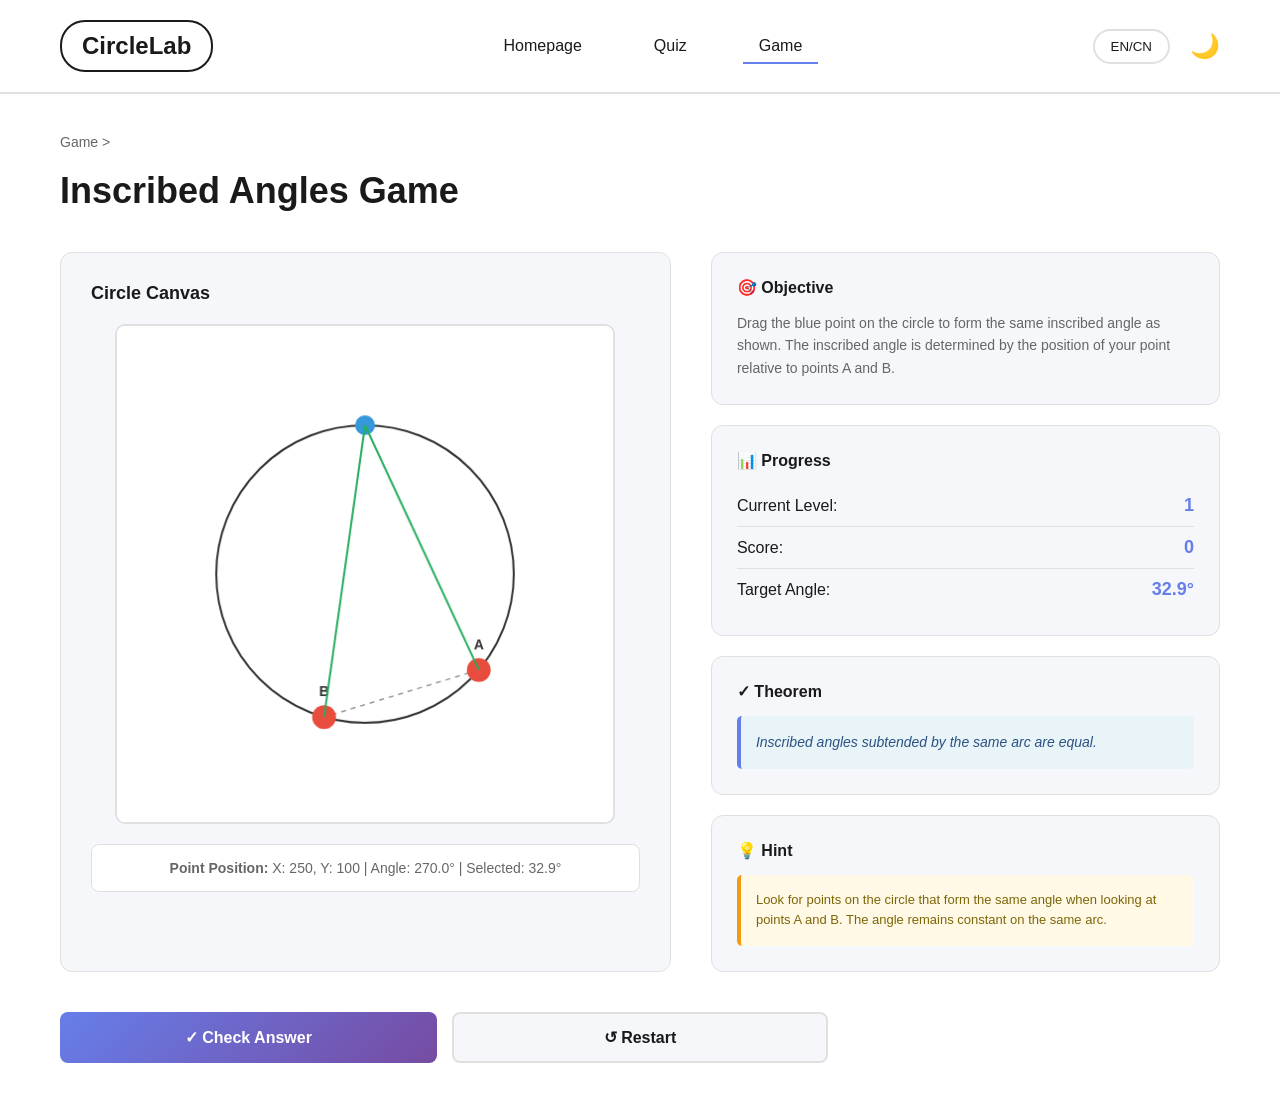
==== game.html @ 8b119cb0 "Add files via upload" ====
<!DOCTYPE html>
<html lang="en">
<head>
    <meta charset="UTF-8">
    <meta name="viewport" content="width=device-width, initial-scale=1.0">
    <title>CircleLab - Game</title>
    <style>
        * {
            margin: 0;
            padding: 0;
            box-sizing: border-box;
        }

        :root {
            --primary-color: #667eea;
            --secondary-color: #764ba2;
            --text-dark: #1a1a1a;
            --text-light: #666;
            --bg-light: #f5f7fa;
            --border-color: #e0e0e0;
            --success-color: #27ae60;
            --error-color: #e74c3c;
        }

        body {
            font-family: -apple-system, BlinkMacSystemFont, 'Segoe UI', 'Roboto', sans-serif;
            background: #ffffff;
            color: var(--text-dark);
            transition: background 0.3s ease, color 0.3s ease;
        }

        body.dark-mode {
            background: #1a1a1a;
            color: #e0e0e0;
        }

        /* Navigation Bar */
        nav.navbar {
            display: flex;
            justify-content: space-between;
            align-items: center;
            padding: 20px 60px;
            border-bottom: 2px solid var(--border-color);
            background: rgba(255, 255, 255, 0.98);
            position: sticky;
            top: 0;
            z-index: 100;
        }

        body.dark-mode nav.navbar {
            background: rgba(26, 26, 26, 0.98);
            border-bottom-color: #333;
        }

        .logo {
            font-size: 24px;
            font-weight: 600;
            padding: 10px 20px;
            border: 2px solid var(--text-dark);
            border-radius: 25px;
            color: var(--text-dark);
            text-decoration: none;
            transition: all 0.3s ease;
        }

        body.dark-mode .logo {
            border-color: #e0e0e0;
        }

        .logo:hover {
            background: var(--text-dark);
            color: white;
        }

        .nav-menu {
            display: flex;
            gap: 40px;
            list-style: none;
        }

        .nav-menu a {
            text-decoration: none;
            color: var(--text-dark);
            font-weight: 500;
            padding: 8px 16px;
            border-bottom: 2px solid transparent;
            transition: border-color 0.3s ease;
            cursor: pointer;
        }

        body.dark-mode .nav-menu a {
            color: #e0e0e0;
        }

        .nav-menu a:hover,
        .nav-menu a.active {
            border-bottom-color: var(--primary-color);
        }

        .nav-right {
            display: flex;
            align-items: center;
            gap: 20px;
        }

        .language-switcher {
            padding: 8px 16px;
            border: 2px solid var(--border-color);
            border-radius: 20px;
            background: transparent;
            color: var(--text-dark);
            cursor: pointer;
            font-weight: 500;
            transition: all 0.3s ease;
        }

        body.dark-mode .language-switcher {
            border-color: #333;
            color: #e0e0e0;
        }

        .dark-mode-toggle {
            background: none;
            border: none;
            font-size: 24px;
            cursor: pointer;
            transition: transform 0.3s ease;
        }

        .dark-mode-toggle:hover {
            transform: rotate(20deg);
        }

        /* Main Game Container */
        .game-page {
            max-width: 1400px;
            margin: 0 auto;
            padding: 40px 60px;
        }

        .breadcrumb {
            color: var(--text-light);
            margin-bottom: 20px;
            font-size: 14px;
        }

        .page-title {
            font-size: 36px;
            font-weight: 700;
            margin-bottom: 40px;
            color: var(--text-dark);
        }

        body.dark-mode .page-title {
            color: #ffffff;
        }

        /* Game Content Layout */
        .game-layout {
            display: grid;
            grid-template-columns: 1.2fr 1fr;
            gap: 40px;
            margin-bottom: 40px;
        }

        /* Canvas Section */
        .canvas-section {
            background: var(--bg-light);
            border-radius: 12px;
            padding: 30px;
            border: 1px solid var(--border-color);
        }

        body.dark-mode .canvas-section {
            background: #2a2a2a;
            border-color: #333;
        }

        .canvas-title {
            font-size: 18px;
            font-weight: 600;
            margin-bottom: 20px;
            color: var(--text-dark);
        }

        body.dark-mode .canvas-title {
            color: #ffffff;
        }

        #gameCanvas {
            width: 100%;
            max-width: 500px;
            height: 500px;
            background: white;
            border: 2px solid var(--border-color);
            border-radius: 10px;
            cursor: crosshair;
            display: block;
            margin: 0 auto;
        }

        body.dark-mode #gameCanvas {
            background: #1a1a1a;
            border-color: #444;
        }

        .position-display {
            margin-top: 20px;
            padding: 15px;
            background: white;
            border-radius: 8px;
            border: 1px solid var(--border-color);
            font-size: 14px;
            text-align: center;
            color: var(--text-light);
        }

        body.dark-mode .position-display {
            background: #1a1a1a;
            border-color: #444;
            color: #aaa;
        }

        /* Info Panel */
        .info-panel {
            display: flex;
            flex-direction: column;
            gap: 20px;
        }

        .info-card {
            background: var(--bg-light);
            border-radius: 12px;
            padding: 25px;
            border: 1px solid var(--border-color);
        }

        body.dark-mode .info-card {
            background: #2a2a2a;
            border-color: #333;
        }

        .card-title {
            font-size: 16px;
            font-weight: 600;
            margin-bottom: 15px;
            color: var(--text-dark);
        }

        body.dark-mode .card-title {
            color: #ffffff;
        }

        .card-content {
            font-size: 14px;
            line-height: 1.6;
            color: var(--text-light);
        }

        body.dark-mode .card-content {
            color: #aaa;
        }

        .stat-row {
            display: flex;
            justify-content: space-between;
            padding: 10px 0;
            border-bottom: 1px solid var(--border-color);
            align-items: center;
        }

        body.dark-mode .stat-row {
            border-bottom-color: #444;
        }

        .stat-row:last-child {
            border-bottom: none;
        }

        .stat-label {
            font-weight: 500;
        }

        .stat-value {
            font-weight: 700;
            color: var(--primary-color);
            font-size: 18px;
        }

        .theorem-text {
            background: #e8f4f8;
            border-left: 4px solid var(--primary-color);
            padding: 15px;
            border-radius: 5px;
            font-style: italic;
            color: #2c5282;
            font-size: 14px;
            line-height: 1.6;
        }

        body.dark-mode .theorem-text {
            background: #1e3a47;
            color: #6ba3cb;
        }

        .hint-text {
            background: #fff9e6;
            border-left: 4px solid #f39c12;
            padding: 15px;
            border-radius: 5px;
            font-size: 13px;
            line-height: 1.6;
            color: #7d6608;
        }

        body.dark-mode .hint-text {
            background: #3d3218;
            color: #d4a856;
        }

        .feedback-box {
            padding: 20px;
            border-radius: 8px;
            font-weight: 600;
            text-align: center;
            min-height: 50px;
            display: flex;
            align-items: center;
            justify-content: center;
            font-size: 16px;
            display: none;
        }

        .feedback-box.show {
            display: flex;
        }

        .feedback-box.correct {
            background: #d4edda;
            color: var(--success-color);
            border: 1px solid #c3e6cb;
        }

        .feedback-box.wrong {
            background: #f8d7da;
            color: var(--error-color);
            border: 1px solid #f5c6cb;
        }

        body.dark-mode .feedback-box.correct {
            background: #1e3a1a;
            color: #5cb85c;
            border-color: #3d6030;
        }

        body.dark-mode .feedback-box.wrong {
            background: #3a1f1f;
            color: #ff6b6b;
            border-color: #5d3333;
        }

        /* Control Buttons */
        .button-group {
            display: grid;
            grid-template-columns: 1fr 1fr 1fr;
            gap: 15px;
            margin-top: 40px;
        }

        .btn {
            padding: 14px 28px;
            border: none;
            border-radius: 8px;
            font-size: 16px;
            font-weight: 600;
            cursor: pointer;
            transition: all 0.3s ease;
            text-decoration: none;
        }

        .btn-primary {
            background: linear-gradient(135deg, var(--primary-color) 0%, var(--secondary-color) 100%);
            color: white;
        }

        .btn-primary:hover {
            transform: translateY(-2px);
            box-shadow: 0 10px 20px rgba(102, 126, 234, 0.3);
        }

        .btn-secondary {
            background: var(--bg-light);
            color: var(--text-dark);
            border: 2px solid var(--border-color);
        }

        body.dark-mode .btn-secondary {
            background: #2a2a2a;
            color: #e0e0e0;
            border-color: #444;
        }

        .btn-secondary:hover {
            border-color: var(--primary-color);
            background: var(--primary-color);
            color: white;
        }

        .btn:active {
            transform: scale(0.98);
        }

        .btn:disabled {
            opacity: 0.5;
            cursor: not-allowed;
            transform: none;
        }

        /* Responsive */
        @media (max-width: 1024px) {
            .game-layout {
                grid-template-columns: 1fr;
                gap: 30px;
            }

            .game-page {
                padding: 30px 40px;
            }

            .button-group {
                grid-template-columns: 1fr 1fr;
            }
        }

        @media (max-width: 768px) {
            nav.navbar {
                padding: 15px 20px;
                flex-wrap: wrap;
                gap: 15px;
            }

            .nav-menu {
                gap: 20px;
                font-size: 14px;
            }

            .game-page {
                padding: 20px 15px;
            }

            .page-title {
                font-size: 24px;
                margin-bottom: 30px;
            }

            .canvas-section,
            .info-card {
                padding: 20px;
            }

            #gameCanvas {
                max-width: 100%;
                height: 400px;
            }

            .button-group {
                grid-template-columns: 1fr;
            }
        }

        @media (max-width: 480px) {
            nav.navbar {
                padding: 10px 15px;
            }

            .logo {
                font-size: 18px;
                padding: 8px 12px;
            }

            .nav-menu {
                gap: 15px;
                font-size: 12px;
            }

            .page-title {
                font-size: 20px;
            }

            .canvas-section,
            .info-card {
                padding: 15px;
            }

            #gameCanvas {
                height: 300px;
            }
        }
    </style>
</head>
<body>
    <!-- Navigation -->
    <nav class="navbar">
        <a href="#" class="logo">CircleLab</a>
        <ul class="nav-menu">
            <li><a href="#" class="nav-link" data-page="homepage">Homepage</a></li>
            <li><a href="#" class="nav-link" data-page="quiz">Quiz</a></li>
            <li><a href="#" class="nav-link active" data-page="game">Game</a></li>
        </ul>
        <div class="nav-right">
            <button class="language-switcher" id="languageBtn">EN/CN</button>
            <button class="dark-mode-toggle" id="darkModeBtn">🌙</button>
        </div>
    </nav>

    <!-- Main Game Content -->
    <div class="game-page">
        <div class="breadcrumb">Game ></div>
        <h1 class="page-title">Inscribed Angles Game</h1>

        <div class="game-layout">
            <!-- Left: Canvas Section -->
            <div class="canvas-section">
                <h3 class="canvas-title">Circle Canvas</h3>
                <canvas id="gameCanvas" width="500" height="500"></canvas>
                <div class="position-display">
                    <strong>Point Position:</strong> <span id="positionInfo">X: 0, Y: 0 | Angle: 0°</span>
                </div>
            </div>

            <!-- Right: Info Panel -->
            <div class="info-panel">
                <!-- Objective Card -->
                <div class="info-card">
                    <h4 class="card-title">🎯 Objective</h4>
                    <div class="card-content">
                        <p>Drag the blue point on the circle to form the same inscribed angle as shown. The inscribed angle is determined by the position of your point relative to points A and B.</p>
                    </div>
                </div>

                <!-- Score & Level Card -->
                <div class="info-card">
                    <h4 class="card-title">📊 Progress</h4>
                    <div class="stat-row">
                        <span class="stat-label">Current Level:</span>
                        <span class="stat-value" id="levelDisplay">1</span>
                    </div>
                    <div class="stat-row">
                        <span class="stat-label">Score:</span>
                        <span class="stat-value" id="scoreDisplay">0</span>
                    </div>
                    <div class="stat-row">
                        <span class="stat-label">Target Angle:</span>
                        <span class="stat-value" id="angleDisplay">—</span>
                    </div>
                </div>

                <!-- Theorem Card -->
                <div class="info-card">
                    <h4 class="card-title">✓ Theorem</h4>
                    <div class="theorem-text" id="theoremText">
                        Inscribed angles subtended by the same arc are equal.
                    </div>
                </div>

                <!-- Hint Card -->
                <div class="info-card">
                    <h4 class="card-title">💡 Hint</h4>
                    <div class="hint-text" id="hintText">
                        Look for points on the circle that form the same angle when looking at points A and B. The angle remains constant on the same arc.
                    </div>
                </div>

                <!-- Feedback Box -->
                <div class="feedback-box" id="feedbackBox"></div>
            </div>
        </div>

        <!-- Control Buttons -->
        <div class="button-group">
            <button class="btn btn-primary" id="checkBtn" onclick="checkAnswer()">✓ Check Answer</button>
            <button class="btn btn-secondary" id="nextBtn" onclick="nextLevel()" style="display: none;">→ Next Level</button>
            <button class="btn btn-secondary" id="restartBtn" onclick="restartGame()">↺ Restart</button>
        </div>
    </div>

    <script>
        // Game State
        const gameState = {
            currentLevel: 1,
            score: 0,
            canvas: document.getElementById('gameCanvas'),
            ctx: null,
            draggingPoint: false,
            pointX: 0,
            pointY: 0,
            centerX: 0,
            centerY: 0,
            radius: 150,
            pointA: null,
            pointB: null,
            targetAngle: null,
            selectedAngle: null,
            tolerance: 5,
            currentLanguage: localStorage.getItem('language') || 'EN'
        };

        // Initialize Canvas
        function initCanvas() {
            gameState.ctx = gameState.canvas.getContext('2d');
            gameState.centerX = gameState.canvas.width / 2;
            gameState.centerY = gameState.canvas.height / 2;
            
            // Initial point position (top of circle)
            gameState.pointX = gameState.centerX;
            gameState.pointY = gameState.centerY - gameState.radius;
            
            generateNewLevel();
            setupCanvasEvents();
            draw();
        }

        // Generate New Level
        function generateNewLevel() {
            const angleA = Math.random() * Math.PI * 2;
            const angleB = angleA + (Math.PI / 3 + Math.random() * Math.PI / 6);

            gameState.pointA = {
                x: gameState.centerX + gameState.radius * Math.cos(angleA),
                y: gameState.centerY + gameState.radius * Math.sin(angleA),
                angle: angleA
            };

            gameState.pointB = {
                x: gameState.centerX + gameState.radius * Math.cos(angleB),
                y: gameState.centerY + gameState.radius * Math.sin(angleB),
                angle: angleB
            };

            // Calculate target inscribed angle
            gameState.targetAngle = calculateInscribedAngle(
                getThetaFromPoint(gameState.pointX, gameState.pointY),
                gameState.pointA,
                gameState.pointB
            );

            document.getElementById('angleDisplay').textContent = 
                (gameState.targetAngle * 180 / Math.PI).toFixed(1) + '°';

            hideFeedback();
            document.getElementById('nextBtn').style.display = 'none';
            document.getElementById('checkBtn').style.display = 'block';
        }

        // Get angle theta from canvas point
        function getThetaFromPoint(x, y) {
            return Math.atan2(y - gameState.centerY, x - gameState.centerX);
        }

        // Calculate inscribed angle
        function calculateInscribedAngle(theta, pointA, pointB) {
            const px = gameState.centerX + gameState.radius * Math.cos(theta);
            const py = gameState.centerY + gameState.radius * Math.sin(theta);

            const vax = pointA.x - px;
            const vay = pointA.y - py;
            const vbx = pointB.x - px;
            const vby = pointB.y - py;

            const dotProduct = vax * vbx + vay * vby;
            const magA = Math.sqrt(vax * vax + vay * vay);
            const magB = Math.sqrt(vbx * vbx + vby * vby);

            if (magA === 0 || magB === 0) return 0;

            const cosAngle = dotProduct / (magA * magB);
            const clampedCos = Math.max(-1, Math.min(1, cosAngle));
            return Math.acos(clampedCos);
        }

        // Draw Canvas
        function draw() {
            const ctx = gameState.ctx;
            const { centerX, centerY, radius, pointX, pointY, pointA, pointB } = gameState;

            // Clear canvas
            ctx.fillStyle = '#ffffff';
            ctx.fillRect(0, 0, gameState.canvas.width, gameState.canvas.height);

            // Draw circle
            ctx.strokeStyle = '#333';
            ctx.lineWidth = 2;
            ctx.beginPath();
            ctx.arc(centerX, centerY, radius, 0, Math.PI * 2);
            ctx.stroke();

            // Draw diameter line AB
            ctx.strokeStyle = '#999';
            ctx.lineWidth = 1.5;
            ctx.setLineDash([5, 5]);
            ctx.beginPath();
            ctx.moveTo(pointA.x, pointA.y);
            ctx.lineTo(pointB.x, pointB.y);
            ctx.stroke();
            ctx.setLineDash([]);

            // Draw points A and B
            drawPoint(pointA.x, pointA.y, '#e74c3c', 'A', 12);
            drawPoint(pointB.x, pointB.y, '#e74c3c', 'B', 12);

            // Draw draggable point
            drawPoint(pointX, pointY, '#3498db', '', 10);

            // Draw angle visualization
            if (Math.hypot(pointX - centerX, pointY - centerY) > radius - 10) {
                ctx.strokeStyle = '#27ae60';
                ctx.lineWidth = 2;
                ctx.beginPath();
                ctx.moveTo(pointX, pointY);
                ctx.lineTo(pointA.x, pointA.y);
                ctx.stroke();

                ctx.beginPath();
                ctx.moveTo(pointX, pointY);
                ctx.lineTo(pointB.x, pointB.y);
                ctx.stroke();
            }

            // Update position display
            const theta = getThetaFromPoint(pointX, pointY);
            const angle = (theta * 180 / Math.PI + 360) % 360;
            gameState.selectedAngle = calculateInscribedAngle(theta, pointA, pointB);
            document.getElementById('positionInfo').textContent = 
                `X: ${pointX.toFixed(0)}, Y: ${pointY.toFixed(0)} | Angle: ${angle.toFixed(1)}° | Selected: ${(gameState.selectedAngle * 180 / Math.PI).toFixed(1)}°`;
        }

        // Draw a point with label
        function drawPoint(x, y, color, label, radius) {
            const ctx = gameState.ctx;
            ctx.fillStyle = color;
            ctx.beginPath();
            ctx.arc(x, y, radius, 0, Math.PI * 2);
            ctx.fill();

            if (label) {
                ctx.fillStyle = '#333';
                ctx.font = 'bold 14px Arial';
                ctx.textAlign = 'center';
                ctx.textBaseline = 'middle';
                ctx.fillText(label, x, y - 25);
            }
        }

        // Canvas Events
        function setupCanvasEvents() {
            gameState.canvas.addEventListener('mousedown', handleMouseDown);
            gameState.canvas.addEventListener('mousemove', handleMouseMove);
            gameState.canvas.addEventListener('mouseup', handleMouseUp);
            gameState.canvas.addEventListener('mouseleave', handleMouseUp);

            // Touch events
            gameState.canvas.addEventListener('touchstart', handleTouchStart);
            gameState.canvas.addEventListener('touchmove', handleTouchMove);
            gameState.canvas.addEventListener('touchend', handleTouchEnd);
        }

        function handleMouseDown(e) {
            const rect = gameState.canvas.getBoundingClientRect();
            const x = e.clientX - rect.left;
            const y = e.clientY - rect.top;
            justifyDragStart(x, y);
        }

        function handleMouseMove(e) {
            if (!gameState.draggingPoint) return;
            const rect = gameState.canvas.getBoundingClientRect();
            const x = e.clientX - rect.left;
            const y = e.clientY - rect.top;
            constrainPointToCircle(x, y);
            draw();
        }

        function handleMouseUp() {
            gameState.draggingPoint = false;
        }

        function handleTouchStart(e) {
            const rect = gameState.canvas.getBoundingClientRect();
            const touch = e.touches[0];
            const x = touch.clientX - rect.left;
            const y = touch.clientY - rect.top;
            justifyDragStart(x, y);
        }

        function handleTouchMove(e) {
            if (!gameState.draggingPoint) return;
            e.preventDefault();
            const rect = gameState.canvas.getBoundingClientRect();
            const touch = e.touches[0];
            const x = touch.clientX - rect.left;
            const y = touch.clientY - rect.top;
            constrainPointToCircle(x, y);
            draw();
        }

        function handleTouchEnd() {
            gameState.draggingPoint = false;
        }

        function justifyDragStart(x, y) {
            const dist = Math.hypot(x - gameState.pointX, y - gameState.pointY);
            if (dist < 25) {
                gameState.draggingPoint = true;
            }
        }

        function constrainPointToCircle(x, y) {
            const dx = x - gameState.centerX;
            const dy = y - gameState.centerY;
            const dist = Math.hypot(dx, dy);

            if (dist > gameState.radius) {
                gameState.pointX = gameState.centerX + (dx / dist) * gameState.radius;
                gameState.pointY = gameState.centerY + (dy / dist) * gameState.radius;
            } else {
                gameState.pointX = x;
                gameState.pointY = y;
            }
        }

        // Check Answer
        function checkAnswer() {
            const angleDiff = Math.abs(gameState.selectedAngle - gameState.targetAngle);
            const isCorrect = angleDiff < gameState.tolerance * Math.PI / 180;

            const feedback = document.getElementById('feedbackBox');
            if (isCorrect) {
                gameState.score++;
                feedback.textContent = '✓ Correct! Great job!';
                feedback.className = 'feedback-box show correct';
                document.getElementById('checkBtn').style.display = 'none';
                document.getElementById('nextBtn').style.display = 'block';
                document.getElementById('scoreDisplay').textContent = gameState.score;
            } else {
                feedback.textContent = `✗ Not quite. Try again! (Difference: ${(angleDiff * 180 / Math.PI).toFixed(1)}°)`;
                feedback.className = 'feedback-box show wrong';
            }
        }

        // Next Level
        function nextLevel() {
            gameState.currentLevel++;
            document.getElementById('levelDisplay').textContent = gameState.currentLevel;
            generateNewLevel();
            draw();
        }

        // Restart Game
        function restartGame() {
            gameState.currentLevel = 1;
            gameState.score = 0;
            document.getElementById('levelDisplay').textContent = '1';
            document.getElementById('scoreDisplay').textContent = '0';
            generateNewLevel();
            draw();
        }

        // Feedback
        function hideFeedback() {
            const feedback = document.getElementById('feedbackBox');
            feedback.className = 'feedback-box';
            feedback.textContent = '';
        }

        // Dark Mode
        const darkModeBtn = document.getElementById('darkModeBtn');
        const isDarkMode = localStorage.getItem('darkMode') === 'true';
        if (isDarkMode) {
            document.body.classList.add('dark-mode');
            darkModeBtn.textContent = '☀️';
        }

        darkModeBtn.addEventListener('click', () => {
            document.body.classList.toggle('dark-mode');
            const newMode = document.body.classList.contains('dark-mode');
            localStorage.setItem('darkMode', newMode);
            darkModeBtn.textContent = newMode ? '☀️' : '🌙';
        });

        // Language
        const languageBtn = document.getElementById('languageBtn');
        const translations = {
            EN: {
                objective: '🎯 Objective',
                objectiveText: 'Drag the blue point on the circle to form the same inscribed angle as shown. The inscribed angle is determined by the position of your point relative to points A and B.',
                progress: '📊 Progress',
                level: 'Current Level:',
                score: 'Score:',
                target: 'Target Angle:',
                theorem: '✓ Theorem',
                theoremText: 'Inscribed angles subtended by the same arc are equal.',
                hint: '💡 Hint',
                hintText: 'Look for points on the circle that form the same angle when looking at points A and B. The angle remains constant on the same arc.',
                check: '✓ Check Answer',
                next: '→ Next Level',
                restart: '↺ Restart',
                canvasTitle: 'Circle Canvas',
                positionLabel: 'Point Position:'
            },
            CN: {
                objective: '🎯 目标',
                objectiveText: '拖动圆上的蓝点以形成相同的圆周角。圆周角由您的点相对于点A和B的位置决定。',
                progress: '📊 进度',
                level: '当前级别:',
                score: '得分:',
                target: '目标角度:',
                theorem: '✓ 定理',
                theoremText: '由同一弧所对的圆周角相等。',
                hint: '💡 提示',
                hintText: '在圆上找到形成相同角度（观察点A和B）的点。角度在同一弧上保持不变。',
                check: '✓ 检查答案',
                next: '→ 下一关',
                restart: '↺ 重新开始',
                canvasTitle: '圆形画布',
                positionLabel: '点的位置:'
            }
        };

        languageBtn.addEventListener('click', () => {
            gameState.currentLanguage = gameState.currentLanguage === 'EN' ? 'CN' : 'EN';
            localStorage.setItem('language', gameState.currentLanguage);
            languageBtn.textContent = gameState.currentLanguage === 'EN' ? 'EN/CN' : 'EN/CN';
            updateLanguageDisplay();
        });

        function updateLanguageDisplay() {
            const lang = translations[gameState.currentLanguage];
            document.querySelectorAll('.card-title')[0].textContent = lang.objective;
            document.querySelectorAll('.card-content')[0].textContent = lang.objectiveText;
            document.querySelectorAll('.card-title')[1].textContent = lang.progress;
            document.querySelectorAll('.stat-label')[0].textContent = lang.level;
            document.querySelectorAll('.stat-label')[1].textContent = lang.score;
            document.querySelectorAll('.stat-label')[2].textContent = lang.target;
            document.querySelectorAll('.card-title')[2].textContent = lang.theorem;
            document.getElementById('theoremText').textContent = lang.theoremText;
            document.querySelectorAll('.card-title')[3].textContent = lang.hint;
            document.getElementById('hintText').textContent = lang.hintText;
            document.getElementById('checkBtn').textContent = lang.check;
            document.getElementById('nextBtn').textContent = lang.next;
            document.getElementById('restartBtn').textContent = lang.restart;
            document.querySelector('.canvas-title').textContent = lang.canvasTitle;
        }

        // Initialize
        window.addEventListener('load', () => {
            initCanvas();
        });
    </script>
</body>
</html>
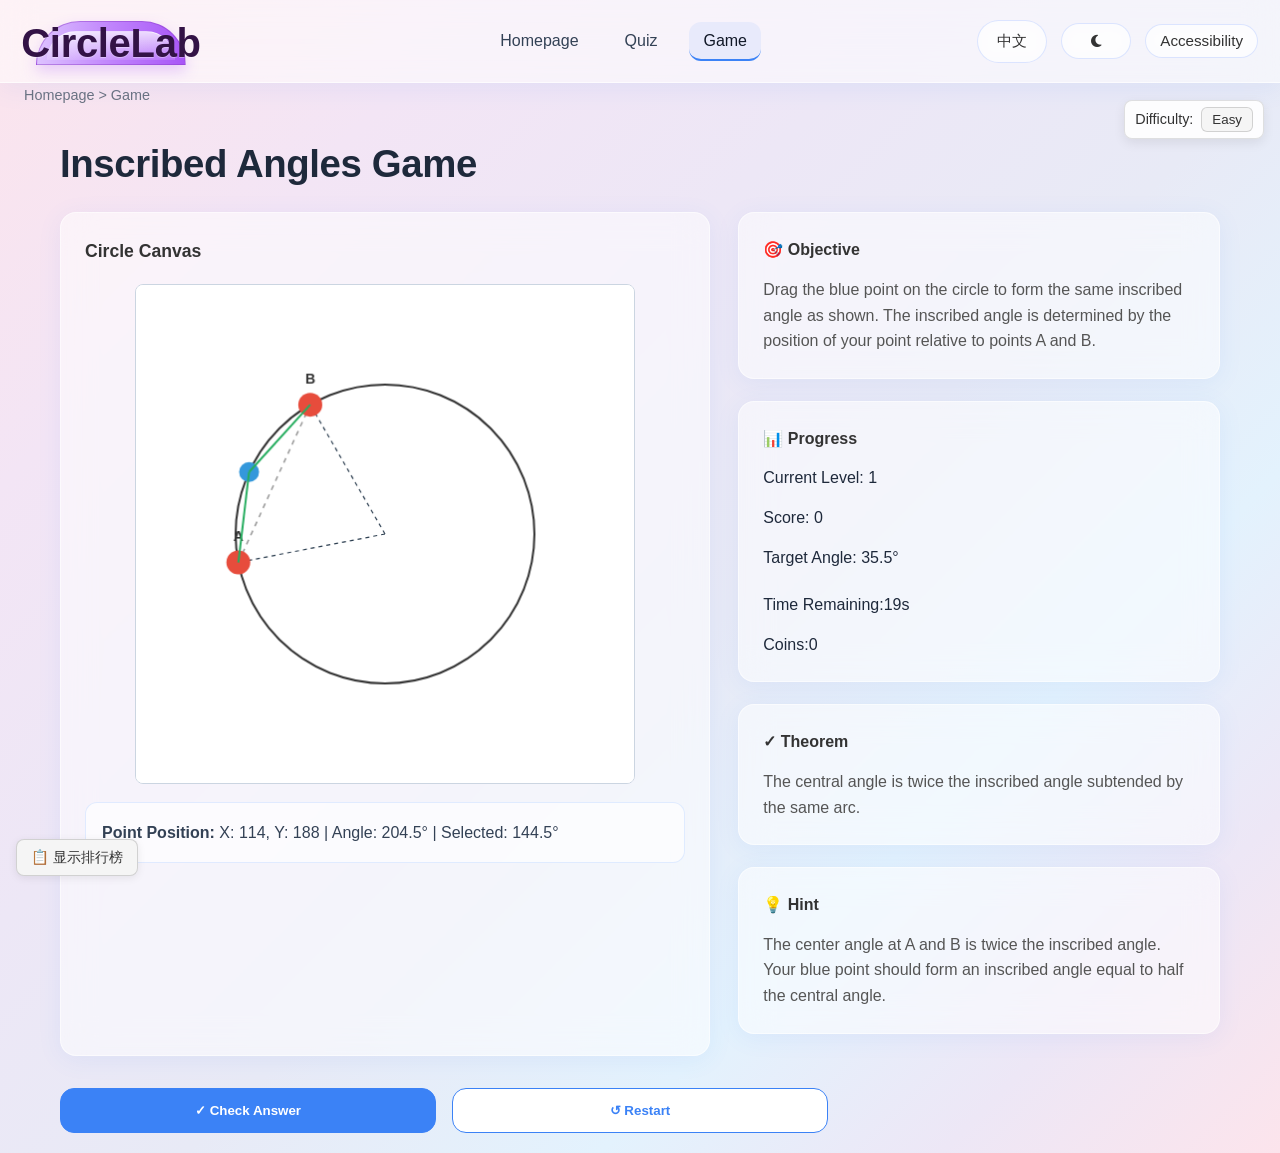
==== commit e9452b34: "Add files via upload Added a coin reward system, unlockable rewards (future skins), and a persistent" ====
--- a/game.html
+++ b/game.html
@@ -1,526 +1,50 @@
-<!DOCTYPE html>
+﻿<!DOCTYPE html>
 <html lang="en">
 <head>
     <meta charset="UTF-8">
     <meta name="viewport" content="width=device-width, initial-scale=1.0">
     <title>CircleLab - Game</title>
-    <style>
-        * {
-            margin: 0;
-            padding: 0;
-            box-sizing: border-box;
-        }
-
-        :root {
-            --primary-color: #667eea;
-            --secondary-color: #764ba2;
-            --text-dark: #1a1a1a;
-            --text-light: #666;
-            --bg-light: #f5f7fa;
-            --border-color: #e0e0e0;
-            --success-color: #27ae60;
-            --error-color: #e74c3c;
-        }
-
-        body {
-            font-family: -apple-system, BlinkMacSystemFont, 'Segoe UI', 'Roboto', sans-serif;
-            background: #ffffff;
-            color: var(--text-dark);
-            transition: background 0.3s ease, color 0.3s ease;
-        }
-
-        body.dark-mode {
-            background: #1a1a1a;
-            color: #e0e0e0;
-        }
-
-        /* Navigation Bar */
-        nav.navbar {
-            display: flex;
-            justify-content: space-between;
-            align-items: center;
-            padding: 20px 60px;
-            border-bottom: 2px solid var(--border-color);
-            background: rgba(255, 255, 255, 0.98);
-            position: sticky;
-            top: 0;
-            z-index: 100;
-        }
-
-        body.dark-mode nav.navbar {
-            background: rgba(26, 26, 26, 0.98);
-            border-bottom-color: #333;
-        }
-
-        .logo {
-            font-size: 24px;
-            font-weight: 600;
-            padding: 10px 20px;
-            border: 2px solid var(--text-dark);
-            border-radius: 25px;
-            color: var(--text-dark);
-            text-decoration: none;
-            transition: all 0.3s ease;
-        }
-
-        body.dark-mode .logo {
-            border-color: #e0e0e0;
-        }
-
-        .logo:hover {
-            background: var(--text-dark);
-            color: white;
-        }
-
-        .nav-menu {
-            display: flex;
-            gap: 40px;
-            list-style: none;
-        }
-
-        .nav-menu a {
-            text-decoration: none;
-            color: var(--text-dark);
-            font-weight: 500;
-            padding: 8px 16px;
-            border-bottom: 2px solid transparent;
-            transition: border-color 0.3s ease;
-            cursor: pointer;
-        }
-
-        body.dark-mode .nav-menu a {
-            color: #e0e0e0;
-        }
-
-        .nav-menu a:hover,
-        .nav-menu a.active {
-            border-bottom-color: var(--primary-color);
-        }
-
-        .nav-right {
-            display: flex;
-            align-items: center;
-            gap: 20px;
-        }
-
-        .language-switcher {
-            padding: 8px 16px;
-            border: 2px solid var(--border-color);
-            border-radius: 20px;
-            background: transparent;
-            color: var(--text-dark);
-            cursor: pointer;
-            font-weight: 500;
-            transition: all 0.3s ease;
-        }
-
-        body.dark-mode .language-switcher {
-            border-color: #333;
-            color: #e0e0e0;
-        }
-
-        .dark-mode-toggle {
-            background: none;
-            border: none;
-            font-size: 24px;
-            cursor: pointer;
-            transition: transform 0.3s ease;
-        }
-
-        .dark-mode-toggle:hover {
-            transform: rotate(20deg);
-        }
-
-        /* Main Game Container */
-        .game-page {
-            max-width: 1400px;
-            margin: 0 auto;
-            padding: 40px 60px;
-        }
-
-        .breadcrumb {
-            color: var(--text-light);
-            margin-bottom: 20px;
-            font-size: 14px;
-        }
-
-        .page-title {
-            font-size: 36px;
-            font-weight: 700;
-            margin-bottom: 40px;
-            color: var(--text-dark);
-        }
-
-        body.dark-mode .page-title {
-            color: #ffffff;
-        }
-
-        /* Game Content Layout */
-        .game-layout {
-            display: grid;
-            grid-template-columns: 1.2fr 1fr;
-            gap: 40px;
-            margin-bottom: 40px;
-        }
-
-        /* Canvas Section */
-        .canvas-section {
-            background: var(--bg-light);
-            border-radius: 12px;
-            padding: 30px;
-            border: 1px solid var(--border-color);
-        }
-
-        body.dark-mode .canvas-section {
-            background: #2a2a2a;
-            border-color: #333;
-        }
-
-        .canvas-title {
-            font-size: 18px;
-            font-weight: 600;
-            margin-bottom: 20px;
-            color: var(--text-dark);
-        }
-
-        body.dark-mode .canvas-title {
-            color: #ffffff;
-        }
-
-        #gameCanvas {
-            width: 100%;
-            max-width: 500px;
-            height: 500px;
-            background: white;
-            border: 2px solid var(--border-color);
-            border-radius: 10px;
-            cursor: crosshair;
-            display: block;
-            margin: 0 auto;
-        }
-
-        body.dark-mode #gameCanvas {
-            background: #1a1a1a;
-            border-color: #444;
-        }
-
-        .position-display {
-            margin-top: 20px;
-            padding: 15px;
-            background: white;
-            border-radius: 8px;
-            border: 1px solid var(--border-color);
-            font-size: 14px;
-            text-align: center;
-            color: var(--text-light);
-        }
-
-        body.dark-mode .position-display {
-            background: #1a1a1a;
-            border-color: #444;
-            color: #aaa;
-        }
-
-        /* Info Panel */
-        .info-panel {
-            display: flex;
-            flex-direction: column;
-            gap: 20px;
-        }
-
-        .info-card {
-            background: var(--bg-light);
-            border-radius: 12px;
-            padding: 25px;
-            border: 1px solid var(--border-color);
-        }
-
-        body.dark-mode .info-card {
-            background: #2a2a2a;
-            border-color: #333;
-        }
-
-        .card-title {
-            font-size: 16px;
-            font-weight: 600;
-            margin-bottom: 15px;
-            color: var(--text-dark);
-        }
-
-        body.dark-mode .card-title {
-            color: #ffffff;
-        }
-
-        .card-content {
-            font-size: 14px;
-            line-height: 1.6;
-            color: var(--text-light);
-        }
-
-        body.dark-mode .card-content {
-            color: #aaa;
-        }
-
-        .stat-row {
-            display: flex;
-            justify-content: space-between;
-            padding: 10px 0;
-            border-bottom: 1px solid var(--border-color);
-            align-items: center;
-        }
-
-        body.dark-mode .stat-row {
-            border-bottom-color: #444;
-        }
-
-        .stat-row:last-child {
-            border-bottom: none;
-        }
-
-        .stat-label {
-            font-weight: 500;
-        }
-
-        .stat-value {
-            font-weight: 700;
-            color: var(--primary-color);
-            font-size: 18px;
-        }
-
-        .theorem-text {
-            background: #e8f4f8;
-            border-left: 4px solid var(--primary-color);
-            padding: 15px;
-            border-radius: 5px;
-            font-style: italic;
-            color: #2c5282;
-            font-size: 14px;
-            line-height: 1.6;
-        }
-
-        body.dark-mode .theorem-text {
-            background: #1e3a47;
-            color: #6ba3cb;
-        }
-
-        .hint-text {
-            background: #fff9e6;
-            border-left: 4px solid #f39c12;
-            padding: 15px;
-            border-radius: 5px;
-            font-size: 13px;
-            line-height: 1.6;
-            color: #7d6608;
-        }
-
-        body.dark-mode .hint-text {
-            background: #3d3218;
-            color: #d4a856;
-        }
-
-        .feedback-box {
-            padding: 20px;
-            border-radius: 8px;
-            font-weight: 600;
-            text-align: center;
-            min-height: 50px;
-            display: flex;
-            align-items: center;
-            justify-content: center;
-            font-size: 16px;
-            display: none;
-        }
-
-        .feedback-box.show {
-            display: flex;
-        }
-
-        .feedback-box.correct {
-            background: #d4edda;
-            color: var(--success-color);
-            border: 1px solid #c3e6cb;
-        }
-
-        .feedback-box.wrong {
-            background: #f8d7da;
-            color: var(--error-color);
-            border: 1px solid #f5c6cb;
-        }
-
-        body.dark-mode .feedback-box.correct {
-            background: #1e3a1a;
-            color: #5cb85c;
-            border-color: #3d6030;
-        }
-
-        body.dark-mode .feedback-box.wrong {
-            background: #3a1f1f;
-            color: #ff6b6b;
-            border-color: #5d3333;
-        }
-
-        /* Control Buttons */
-        .button-group {
-            display: grid;
-            grid-template-columns: 1fr 1fr 1fr;
-            gap: 15px;
-            margin-top: 40px;
-        }
-
-        .btn {
-            padding: 14px 28px;
-            border: none;
-            border-radius: 8px;
-            font-size: 16px;
-            font-weight: 600;
-            cursor: pointer;
-            transition: all 0.3s ease;
-            text-decoration: none;
-        }
-
-        .btn-primary {
-            background: linear-gradient(135deg, var(--primary-color) 0%, var(--secondary-color) 100%);
-            color: white;
-        }
-
-        .btn-primary:hover {
-            transform: translateY(-2px);
-            box-shadow: 0 10px 20px rgba(102, 126, 234, 0.3);
-        }
-
-        .btn-secondary {
-            background: var(--bg-light);
-            color: var(--text-dark);
-            border: 2px solid var(--border-color);
-        }
-
-        body.dark-mode .btn-secondary {
-            background: #2a2a2a;
-            color: #e0e0e0;
-            border-color: #444;
-        }
-
-        .btn-secondary:hover {
-            border-color: var(--primary-color);
-            background: var(--primary-color);
-            color: white;
-        }
-
-        .btn:active {
-            transform: scale(0.98);
-        }
-
-        .btn:disabled {
-            opacity: 0.5;
-            cursor: not-allowed;
-            transform: none;
-        }
-
-        /* Responsive */
-        @media (max-width: 1024px) {
-            .game-layout {
-                grid-template-columns: 1fr;
-                gap: 30px;
-            }
-
-            .game-page {
-                padding: 30px 40px;
-            }
-
-            .button-group {
-                grid-template-columns: 1fr 1fr;
-            }
-        }
-
-        @media (max-width: 768px) {
-            nav.navbar {
-                padding: 15px 20px;
-                flex-wrap: wrap;
-                gap: 15px;
-            }
-
-            .nav-menu {
-                gap: 20px;
-                font-size: 14px;
-            }
-
-            .game-page {
-                padding: 20px 15px;
-            }
-
-            .page-title {
-                font-size: 24px;
-                margin-bottom: 30px;
-            }
-
-            .canvas-section,
-            .info-card {
-                padding: 20px;
-            }
-
-            #gameCanvas {
-                max-width: 100%;
-                height: 400px;
-            }
-
-            .button-group {
-                grid-template-columns: 1fr;
-            }
-        }
-
-        @media (max-width: 480px) {
-            nav.navbar {
-                padding: 10px 15px;
-            }
-
-            .logo {
-                font-size: 18px;
-                padding: 8px 12px;
-            }
-
-            .nav-menu {
-                gap: 15px;
-                font-size: 12px;
-            }
-
-            .page-title {
-                font-size: 20px;
-            }
-
-            .canvas-section,
-            .info-card {
-                padding: 15px;
-            }
-
-            #gameCanvas {
-                height: 300px;
-            }
-        }
-    </style>
+    <link rel="stylesheet" href="game.css">
+    <link rel="stylesheet" href="https://cdnjs.cloudflare.com/ajax/libs/font-awesome/6.4.0/css/all.min.css">
 </head>
 <body>
     <!-- Navigation -->
     <nav class="navbar">
-        <a href="#" class="logo">CircleLab</a>
+        <a href="../HomePage/index.html" class="logo brand-logo" aria-label="CircleLab homepage">
+            <span class="brand-lockup" aria-hidden="true">
+                <span class="brand-mark"></span>
+                <span class="brand-text">CircleLab</span>
+            </span>
+        </a>
         <ul class="nav-menu">
-            <li><a href="#" class="nav-link" data-page="homepage">Homepage</a></li>
-            <li><a href="#" class="nav-link" data-page="quiz">Quiz</a></li>
-            <li><a href="#" class="nav-link active" data-page="game">Game</a></li>
+            <li><a href="../HomePage/index.html" class="nav-link">Homepage</a></li>
+            <li><a href="../quiz.html" class="nav-link">Quiz</a></li>
+            <li><a href="game.html" class="nav-link active">Game</a></li>
         </ul>
         <div class="nav-right">
-            <button class="language-switcher" id="languageBtn">EN/CN</button>
-            <button class="dark-mode-toggle" id="darkModeBtn">🌙</button>
+            <button class="lang-btn" id="langToggle">中文</button>
+            <button class="theme-btn" id="themeToggle" title="切换日夜模式"><i class="fas fa-moon"></i></button>
+            <button id="a11yToggleBtn" class="a11y-toggle-btn" type="button" aria-expanded="false">Accessibility</button>
+            <div id="a11yPanel" class="a11y-panel" aria-label="Accessibility controls">
+                <div class="a11y-controls">
+                    <button id="fontDownBtn" class="a11y-btn" type="button">A-</button>
+                    <button id="fontResetBtn" class="a11y-btn" type="button">A</button>
+                    <button id="fontUpBtn" class="a11y-btn" type="button">A+</button>
+                    <button id="colorSafeToggle" class="a11y-btn" type="button">Color Safe</button>
+                </div>
+            </div>
         </div>
     </nav>
 
+    <div class="breadcrumb"><a href="../HomePage/index.html">Homepage</a> &gt; <span>Game</span></div>
+
     <!-- Main Game Content -->
-    <div class="game-page">
-        <div class="breadcrumb">Game ></div>
+    <main class="game-page container">
         <h1 class="page-title">Inscribed Angles Game</h1>
 
         <div class="game-layout">
             <!-- Left: Canvas Section -->
-            <div class="canvas-section">
+            <div class="canvas-section card">
                 <h3 class="canvas-title">Circle Canvas</h3>
                 <canvas id="gameCanvas" width="500" height="500"></canvas>
                 <div class="position-display">
@@ -531,16 +55,16 @@
             <!-- Right: Info Panel -->
             <div class="info-panel">
                 <!-- Objective Card -->
-                <div class="info-card">
-                    <h4 class="card-title">🎯 Objective</h4>
+                <div class="info-card card">
+                    <h4 class="card-title">Objective</h4>
                     <div class="card-content">
                         <p>Drag the blue point on the circle to form the same inscribed angle as shown. The inscribed angle is determined by the position of your point relative to points A and B.</p>
                     </div>
                 </div>
 
                 <!-- Score & Level Card -->
-                <div class="info-card">
-                    <h4 class="card-title">📊 Progress</h4>
+                <div class="info-card card">
+                    <h4 class="card-title">Progress</h4>
                     <div class="stat-row">
                         <span class="stat-label">Current Level:</span>
                         <span class="stat-value" id="levelDisplay">1</span>
@@ -551,21 +75,21 @@
                     </div>
                     <div class="stat-row">
                         <span class="stat-label">Target Angle:</span>
-                        <span class="stat-value" id="angleDisplay">—</span>
+                        <span class="stat-value" id="angleDisplay">--</span>
                     </div>
                 </div>
 
                 <!-- Theorem Card -->
-                <div class="info-card">
-                    <h4 class="card-title">✓ Theorem</h4>
+                <div class="info-card card">
+                    <h4 class="card-title">Theorem</h4>
                     <div class="theorem-text" id="theoremText">
                         Inscribed angles subtended by the same arc are equal.
                     </div>
                 </div>
 
                 <!-- Hint Card -->
-                <div class="info-card">
-                    <h4 class="card-title">💡 Hint</h4>
+                <div class="info-card card">
+                    <h4 class="card-title">Hint</h4>
                     <div class="hint-text" id="hintText">
                         Look for points on the circle that form the same angle when looking at points A and B. The angle remains constant on the same arc.
                     </div>
@@ -578,383 +102,12 @@
 
         <!-- Control Buttons -->
         <div class="button-group">
-            <button class="btn btn-primary" id="checkBtn" onclick="checkAnswer()">✓ Check Answer</button>
-            <button class="btn btn-secondary" id="nextBtn" onclick="nextLevel()" style="display: none;">→ Next Level</button>
-            <button class="btn btn-secondary" id="restartBtn" onclick="restartGame()">↺ Restart</button>
+            <button class="btn btn-primary" id="checkBtn" onclick="checkAnswer()">Check Answer</button>
+            <button class="btn btn-secondary" id="nextBtn" onclick="nextLevel()" style="display: none;">Next Level</button>
+            <button class="btn btn-secondary" id="restartBtn" onclick="restartGame()">Restart</button>
         </div>
-    </div>
+    </main>
 
-    <script>
-        // Game State
-        const gameState = {
-            currentLevel: 1,
-            score: 0,
-            canvas: document.getElementById('gameCanvas'),
-            ctx: null,
-            draggingPoint: false,
-            pointX: 0,
-            pointY: 0,
-            centerX: 0,
-            centerY: 0,
-            radius: 150,
-            pointA: null,
-            pointB: null,
-            targetAngle: null,
-            selectedAngle: null,
-            tolerance: 5,
-            currentLanguage: localStorage.getItem('language') || 'EN'
-        };
-
-        // Initialize Canvas
-        function initCanvas() {
-            gameState.ctx = gameState.canvas.getContext('2d');
-            gameState.centerX = gameState.canvas.width / 2;
-            gameState.centerY = gameState.canvas.height / 2;
-            
-            // Initial point position (top of circle)
-            gameState.pointX = gameState.centerX;
-            gameState.pointY = gameState.centerY - gameState.radius;
-            
-            generateNewLevel();
-            setupCanvasEvents();
-            draw();
-        }
-
-        // Generate New Level
-        function generateNewLevel() {
-            const angleA = Math.random() * Math.PI * 2;
-            const angleB = angleA + (Math.PI / 3 + Math.random() * Math.PI / 6);
-
-            gameState.pointA = {
-                x: gameState.centerX + gameState.radius * Math.cos(angleA),
-                y: gameState.centerY + gameState.radius * Math.sin(angleA),
-                angle: angleA
-            };
-
-            gameState.pointB = {
-                x: gameState.centerX + gameState.radius * Math.cos(angleB),
-                y: gameState.centerY + gameState.radius * Math.sin(angleB),
-                angle: angleB
-            };
-
-            // Calculate target inscribed angle
-            gameState.targetAngle = calculateInscribedAngle(
-                getThetaFromPoint(gameState.pointX, gameState.pointY),
-                gameState.pointA,
-                gameState.pointB
-            );
-
-            document.getElementById('angleDisplay').textContent = 
-                (gameState.targetAngle * 180 / Math.PI).toFixed(1) + '°';
-
-            hideFeedback();
-            document.getElementById('nextBtn').style.display = 'none';
-            document.getElementById('checkBtn').style.display = 'block';
-        }
-
-        // Get angle theta from canvas point
-        function getThetaFromPoint(x, y) {
-            return Math.atan2(y - gameState.centerY, x - gameState.centerX);
-        }
-
-        // Calculate inscribed angle
-        function calculateInscribedAngle(theta, pointA, pointB) {
-            const px = gameState.centerX + gameState.radius * Math.cos(theta);
-            const py = gameState.centerY + gameState.radius * Math.sin(theta);
-
-            const vax = pointA.x - px;
-            const vay = pointA.y - py;
-            const vbx = pointB.x - px;
-            const vby = pointB.y - py;
-
-            const dotProduct = vax * vbx + vay * vby;
-            const magA = Math.sqrt(vax * vax + vay * vay);
-            const magB = Math.sqrt(vbx * vbx + vby * vby);
-
-            if (magA === 0 || magB === 0) return 0;
-
-            const cosAngle = dotProduct / (magA * magB);
-            const clampedCos = Math.max(-1, Math.min(1, cosAngle));
-            return Math.acos(clampedCos);
-        }
-
-        // Draw Canvas
-        function draw() {
-            const ctx = gameState.ctx;
-            const { centerX, centerY, radius, pointX, pointY, pointA, pointB } = gameState;
-
-            // Clear canvas
-            ctx.fillStyle = '#ffffff';
-            ctx.fillRect(0, 0, gameState.canvas.width, gameState.canvas.height);
-
-            // Draw circle
-            ctx.strokeStyle = '#333';
-            ctx.lineWidth = 2;
-            ctx.beginPath();
-            ctx.arc(centerX, centerY, radius, 0, Math.PI * 2);
-            ctx.stroke();
-
-            // Draw diameter line AB
-            ctx.strokeStyle = '#999';
-            ctx.lineWidth = 1.5;
-            ctx.setLineDash([5, 5]);
-            ctx.beginPath();
-            ctx.moveTo(pointA.x, pointA.y);
-            ctx.lineTo(pointB.x, pointB.y);
-            ctx.stroke();
-            ctx.setLineDash([]);
-
-            // Draw points A and B
-            drawPoint(pointA.x, pointA.y, '#e74c3c', 'A', 12);
-            drawPoint(pointB.x, pointB.y, '#e74c3c', 'B', 12);
-
-            // Draw draggable point
-            drawPoint(pointX, pointY, '#3498db', '', 10);
-
-            // Draw angle visualization
-            if (Math.hypot(pointX - centerX, pointY - centerY) > radius - 10) {
-                ctx.strokeStyle = '#27ae60';
-                ctx.lineWidth = 2;
-                ctx.beginPath();
-                ctx.moveTo(pointX, pointY);
-                ctx.lineTo(pointA.x, pointA.y);
-                ctx.stroke();
-
-                ctx.beginPath();
-                ctx.moveTo(pointX, pointY);
-                ctx.lineTo(pointB.x, pointB.y);
-                ctx.stroke();
-            }
-
-            // Update position display
-            const theta = getThetaFromPoint(pointX, pointY);
-            const angle = (theta * 180 / Math.PI + 360) % 360;
-            gameState.selectedAngle = calculateInscribedAngle(theta, pointA, pointB);
-            document.getElementById('positionInfo').textContent = 
-                `X: ${pointX.toFixed(0)}, Y: ${pointY.toFixed(0)} | Angle: ${angle.toFixed(1)}° | Selected: ${(gameState.selectedAngle * 180 / Math.PI).toFixed(1)}°`;
-        }
-
-        // Draw a point with label
-        function drawPoint(x, y, color, label, radius) {
-            const ctx = gameState.ctx;
-            ctx.fillStyle = color;
-            ctx.beginPath();
-            ctx.arc(x, y, radius, 0, Math.PI * 2);
-            ctx.fill();
-
-            if (label) {
-                ctx.fillStyle = '#333';
-                ctx.font = 'bold 14px Arial';
-                ctx.textAlign = 'center';
-                ctx.textBaseline = 'middle';
-                ctx.fillText(label, x, y - 25);
-            }
-        }
-
-        // Canvas Events
-        function setupCanvasEvents() {
-            gameState.canvas.addEventListener('mousedown', handleMouseDown);
-            gameState.canvas.addEventListener('mousemove', handleMouseMove);
-            gameState.canvas.addEventListener('mouseup', handleMouseUp);
-            gameState.canvas.addEventListener('mouseleave', handleMouseUp);
-
-            // Touch events
-            gameState.canvas.addEventListener('touchstart', handleTouchStart);
-            gameState.canvas.addEventListener('touchmove', handleTouchMove);
-            gameState.canvas.addEventListener('touchend', handleTouchEnd);
-        }
-
-        function handleMouseDown(e) {
-            const rect = gameState.canvas.getBoundingClientRect();
-            const x = e.clientX - rect.left;
-            const y = e.clientY - rect.top;
-            justifyDragStart(x, y);
-        }
-
-        function handleMouseMove(e) {
-            if (!gameState.draggingPoint) return;
-            const rect = gameState.canvas.getBoundingClientRect();
-            const x = e.clientX - rect.left;
-            const y = e.clientY - rect.top;
-            constrainPointToCircle(x, y);
-            draw();
-        }
-
-        function handleMouseUp() {
-            gameState.draggingPoint = false;
-        }
-
-        function handleTouchStart(e) {
-            const rect = gameState.canvas.getBoundingClientRect();
-            const touch = e.touches[0];
-            const x = touch.clientX - rect.left;
-            const y = touch.clientY - rect.top;
-            justifyDragStart(x, y);
-        }
-
-        function handleTouchMove(e) {
-            if (!gameState.draggingPoint) return;
-            e.preventDefault();
-            const rect = gameState.canvas.getBoundingClientRect();
-            const touch = e.touches[0];
-            const x = touch.clientX - rect.left;
-            const y = touch.clientY - rect.top;
-            constrainPointToCircle(x, y);
-            draw();
-        }
-
-        function handleTouchEnd() {
-            gameState.draggingPoint = false;
-        }
-
-        function justifyDragStart(x, y) {
-            const dist = Math.hypot(x - gameState.pointX, y - gameState.pointY);
-            if (dist < 25) {
-                gameState.draggingPoint = true;
-            }
-        }
-
-        function constrainPointToCircle(x, y) {
-            const dx = x - gameState.centerX;
-            const dy = y - gameState.centerY;
-            const dist = Math.hypot(dx, dy);
-
-            if (dist > gameState.radius) {
-                gameState.pointX = gameState.centerX + (dx / dist) * gameState.radius;
-                gameState.pointY = gameState.centerY + (dy / dist) * gameState.radius;
-            } else {
-                gameState.pointX = x;
-                gameState.pointY = y;
-            }
-        }
-
-        // Check Answer
-        function checkAnswer() {
-            const angleDiff = Math.abs(gameState.selectedAngle - gameState.targetAngle);
-            const isCorrect = angleDiff < gameState.tolerance * Math.PI / 180;
-
-            const feedback = document.getElementById('feedbackBox');
-            if (isCorrect) {
-                gameState.score++;
-                feedback.textContent = '✓ Correct! Great job!';
-                feedback.className = 'feedback-box show correct';
-                document.getElementById('checkBtn').style.display = 'none';
-                document.getElementById('nextBtn').style.display = 'block';
-                document.getElementById('scoreDisplay').textContent = gameState.score;
-            } else {
-                feedback.textContent = `✗ Not quite. Try again! (Difference: ${(angleDiff * 180 / Math.PI).toFixed(1)}°)`;
-                feedback.className = 'feedback-box show wrong';
-            }
-        }
-
-        // Next Level
-        function nextLevel() {
-            gameState.currentLevel++;
-            document.getElementById('levelDisplay').textContent = gameState.currentLevel;
-            generateNewLevel();
-            draw();
-        }
-
-        // Restart Game
-        function restartGame() {
-            gameState.currentLevel = 1;
-            gameState.score = 0;
-            document.getElementById('levelDisplay').textContent = '1';
-            document.getElementById('scoreDisplay').textContent = '0';
-            generateNewLevel();
-            draw();
-        }
-
-        // Feedback
-        function hideFeedback() {
-            const feedback = document.getElementById('feedbackBox');
-            feedback.className = 'feedback-box';
-            feedback.textContent = '';
-        }
-
-        // Dark Mode
-        const darkModeBtn = document.getElementById('darkModeBtn');
-        const isDarkMode = localStorage.getItem('darkMode') === 'true';
-        if (isDarkMode) {
-            document.body.classList.add('dark-mode');
-            darkModeBtn.textContent = '☀️';
-        }
-
-        darkModeBtn.addEventListener('click', () => {
-            document.body.classList.toggle('dark-mode');
-            const newMode = document.body.classList.contains('dark-mode');
-            localStorage.setItem('darkMode', newMode);
-            darkModeBtn.textContent = newMode ? '☀️' : '🌙';
-        });
-
-        // Language
-        const languageBtn = document.getElementById('languageBtn');
-        const translations = {
-            EN: {
-                objective: '🎯 Objective',
-                objectiveText: 'Drag the blue point on the circle to form the same inscribed angle as shown. The inscribed angle is determined by the position of your point relative to points A and B.',
-                progress: '📊 Progress',
-                level: 'Current Level:',
-                score: 'Score:',
-                target: 'Target Angle:',
-                theorem: '✓ Theorem',
-                theoremText: 'Inscribed angles subtended by the same arc are equal.',
-                hint: '💡 Hint',
-                hintText: 'Look for points on the circle that form the same angle when looking at points A and B. The angle remains constant on the same arc.',
-                check: '✓ Check Answer',
-                next: '→ Next Level',
-                restart: '↺ Restart',
-                canvasTitle: 'Circle Canvas',
-                positionLabel: 'Point Position:'
-            },
-            CN: {
-                objective: '🎯 目标',
-                objectiveText: '拖动圆上的蓝点以形成相同的圆周角。圆周角由您的点相对于点A和B的位置决定。',
-                progress: '📊 进度',
-                level: '当前级别:',
-                score: '得分:',
-                target: '目标角度:',
-                theorem: '✓ 定理',
-                theoremText: '由同一弧所对的圆周角相等。',
-                hint: '💡 提示',
-                hintText: '在圆上找到形成相同角度（观察点A和B）的点。角度在同一弧上保持不变。',
-                check: '✓ 检查答案',
-                next: '→ 下一关',
-                restart: '↺ 重新开始',
-                canvasTitle: '圆形画布',
-                positionLabel: '点的位置:'
-            }
-        };
-
-        languageBtn.addEventListener('click', () => {
-            gameState.currentLanguage = gameState.currentLanguage === 'EN' ? 'CN' : 'EN';
-            localStorage.setItem('language', gameState.currentLanguage);
-            languageBtn.textContent = gameState.currentLanguage === 'EN' ? 'EN/CN' : 'EN/CN';
-            updateLanguageDisplay();
-        });
-
-        function updateLanguageDisplay() {
-            const lang = translations[gameState.currentLanguage];
-            document.querySelectorAll('.card-title')[0].textContent = lang.objective;
-            document.querySelectorAll('.card-content')[0].textContent = lang.objectiveText;
-            document.querySelectorAll('.card-title')[1].textContent = lang.progress;
-            document.querySelectorAll('.stat-label')[0].textContent = lang.level;
-            document.querySelectorAll('.stat-label')[1].textContent = lang.score;
-            document.querySelectorAll('.stat-label')[2].textContent = lang.target;
-            document.querySelectorAll('.card-title')[2].textContent = lang.theorem;
-            document.getElementById('theoremText').textContent = lang.theoremText;
-            document.querySelectorAll('.card-title')[3].textContent = lang.hint;
-            document.getElementById('hintText').textContent = lang.hintText;
-            document.getElementById('checkBtn').textContent = lang.check;
-            document.getElementById('nextBtn').textContent = lang.next;
-            document.getElementById('restartBtn').textContent = lang.restart;
-            document.querySelector('.canvas-title').textContent = lang.canvasTitle;
-        }
-
-        // Initialize
-        window.addEventListener('load', () => {
-            initCanvas();
-        });
-    </script>
+    <script src="game.js"></script>
 </body>
-</html>+</html>
--- a/game.css
+++ b/game.css
@@ -0,0 +1,876 @@
+/* Game page independent styles */
+* {
+  margin: 0;
+  padding: 0;
+  box-sizing: border-box;
+  font-family: 'Arial', sans-serif;
+}
+
+body {
+  background: linear-gradient(
+    135deg,
+    #fce4ec 0%,
+    #f3e5f5 20%,
+    #ede7f6 38%,
+    #e8eaf6 55%,
+    #e3f2fd 72%,
+    #ede7f6 86%,
+    #fce4ec 100%
+  );
+  background-attachment: scroll;
+  color: #1e293b;
+  line-height: 1.6;
+  min-height: 100vh;
+  padding-top: var(--nav-offset, 78px);
+}
+
+html,
+body {
+  overflow-x: hidden;
+  overflow-y: auto;
+}
+
+.container {
+  max-width: 1200px;
+  margin: 0 auto;
+  width: min(1200px, 100%);
+  padding: 20px;
+}
+
+.navbar {
+  display: flex;
+  align-items: center;
+  justify-content: space-between;
+  position: fixed;
+  top: 0;
+  left: 0;
+  right: 0;
+  width: 100%;
+  z-index: 1000;
+  gap: 18px;
+  padding: 10px 22px;
+  background: rgba(255, 255, 255, 0.52);
+  backdrop-filter: blur(16px);
+  -webkit-backdrop-filter: blur(16px);
+  border-bottom: 1px solid rgba(255, 255, 255, 0.65);
+  box-shadow: 0 6px 24px rgba(59, 130, 246, 0.08);
+}
+
+.navbar .logo.brand-logo {
+  display: inline-flex;
+  align-items: center;
+  margin-left: 0;
+  margin-top: 0;
+  transform: translate(-35px, -5px);
+  border: none;
+  background: transparent;
+  padding: 0;
+  text-decoration: none;
+  font-family: "Trebuchet MS", "Segoe UI", sans-serif;
+  color: #331346;
+  letter-spacing: -0.02em;
+}
+
+.brand-lockup {
+  width: 248px;
+  height: 62px;
+  position: relative;
+  display: inline-block;
+}
+
+.brand-mark {
+  width: 150px;
+  height: 44px;
+  position: absolute;
+  left: 50%;
+  bottom: 2px;
+  transform: translateX(-50%);
+  border-radius: 100px 100px 0 0;
+  background: linear-gradient(90deg, #ddc2ff 0%, #c084fc 50%, #a855f7 100%);
+  border: 1px solid rgba(140, 58, 199, 0.45);
+  box-shadow: 0 6px 14px rgba(168, 85, 247, 0.26);
+}
+
+.brand-mark::after {
+  content: '';
+  position: absolute;
+  left: 10px;
+  right: 10px;
+  top: 9px;
+  bottom: 4px;
+  border-radius: 100px 100px 0 0;
+  background: linear-gradient(
+    180deg,
+    rgba(255, 255, 255, 0.75) 0%,
+    rgba(255, 255, 255, 0.34) 68%,
+    rgba(255, 255, 255, 0.12) 100%
+  );
+  border-top: 1px solid rgba(255, 255, 255, 0.65);
+}
+
+.brand-text {
+  position: absolute;
+  left: 50%;
+  top: 18px;
+  transform: translateX(-50%);
+  z-index: 1;
+  font-size: clamp(30px, 4vw, 40px);
+  line-height: 1;
+  font-weight: 700;
+  color: inherit;
+  text-shadow: 0 1px 0 rgba(255, 255, 255, 0.32);
+}
+
+.nav-menu {
+  display: flex;
+  align-items: center;
+  gap: 18px;
+  list-style: none;
+}
+
+.nav-menu a {
+  color: #334155;
+  text-decoration: none;
+  padding: 10px 14px;
+  border-radius: 12px;
+  transition: background-color 0.2s ease, color 0.2s ease, border-bottom-color 0.2s ease;
+  border-bottom: 2px solid transparent;
+}
+
+.nav-menu a:hover,
+.nav-menu a.active {
+  color: #111827;
+  background-color: rgba(59, 130, 246, 0.08);
+  border-bottom-color: #3b82f6;
+}
+
+.nav-right {
+  display: flex;
+  align-items: center;
+  gap: 14px;
+  position: relative;
+}
+
+.lang-btn,
+.theme-btn,
+.a11y-toggle-btn,
+.a11y-btn {
+  padding: 10px 16px;
+  border: 1px solid rgba(180, 200, 255, 0.45);
+  background: rgba(255, 255, 255, 0.5);
+  backdrop-filter: blur(8px);
+  -webkit-backdrop-filter: blur(8px);
+  color: #333;
+  cursor: pointer;
+  border-radius: 999px;
+  transition: background-color 0.2s ease, color 0.2s ease, transform 0.2s ease;
+  font-size: 0.95rem;
+}
+
+.nav-right > button {
+  min-width: 70px;
+  text-align: center;
+}
+
+#a11yToggleBtn,
+#a11yPanel .a11y-btn {
+  padding: 8px 14px;
+  font-size: 0.95rem;
+  line-height: 1;
+}
+
+#themeToggle {
+  display: inline-flex;
+  align-items: center;
+  justify-content: center;
+  padding: 10px 14px;
+  line-height: 1;
+}
+
+.lang-btn:hover,
+.theme-btn:hover,
+.a11y-toggle-btn:hover,
+.a11y-btn:hover {
+  background-color: rgba(0, 0, 0, 0.08);
+  color: #000;
+  transform: translateY(-1px);
+}
+
+.a11y-panel {
+  position: absolute;
+  top: calc(100% + 8px);
+  right: 0;
+  display: none;
+  padding: 10px;
+  border-radius: 12px;
+  background: rgba(255, 255, 255, 0.92);
+  border: 1px solid rgba(148, 163, 184, 0.45);
+  box-shadow: 0 8px 24px rgba(15, 23, 42, 0.16);
+  z-index: 1100;
+}
+
+.a11y-panel.open {
+  display: block;
+}
+
+.a11y-controls {
+  display: flex;
+  align-items: center;
+  gap: 6px;
+  flex-wrap: wrap;
+}
+
+.theme-btn i {
+  font-size: 14px;
+  width: 14px;
+  height: 14px;
+  display: inline-flex;
+  align-items: center;
+  justify-content: center;
+  line-height: 1;
+}
+
+.breadcrumb {
+  padding: 6px 24px;
+  margin: 0;
+  font-size: 0.9rem;
+  color: #6b7280;
+  background: transparent;
+  border-bottom: none;
+}
+
+.breadcrumb a {
+  color: #6b7280;
+  text-decoration: none;
+  display: inline-flex;
+  align-items: center;
+  gap: 4px;
+  transition: color 0.2s;
+}
+
+.breadcrumb a:hover {
+  color: #374151;
+}
+
+.game-page {
+  padding: 20px;
+}
+
+.page-title {
+  font-size: 2.4rem;
+  font-weight: 700;
+  margin-bottom: 18px;
+  color: #1e293b;
+  letter-spacing: -0.4px;
+}
+
+.game-layout {
+  display: grid;
+  grid-template-columns: 1.35fr 1fr;
+  gap: 28px;
+  margin-bottom: 32px;
+}
+
+.card {
+  background: rgba(255, 255, 255, 0.52);
+  backdrop-filter: blur(16px);
+  -webkit-backdrop-filter: blur(16px);
+  border: 1px solid rgba(255, 255, 255, 0.55);
+  border-radius: 16px;
+  padding: 22px;
+  box-shadow: 0 4px 24px rgba(59, 130, 246, 0.08);
+}
+
+.canvas-section,
+.info-card {
+  padding: 24px;
+}
+
+.canvas-title {
+  font-size: 1.1rem;
+  font-weight: 700;
+  margin-bottom: 18px;
+  color: #333;
+}
+
+#gameCanvas {
+  width: 100%;
+  max-width: 500px;
+  aspect-ratio: 1 / 1;
+  height: auto;
+  background: #ffffff;
+  border: 1px solid #cbd5e1;
+  border-radius: 8px;
+  display: block;
+  margin: 0 auto;
+}
+
+.position-display {
+  margin-top: 18px;
+  padding: 16px;
+  background: rgba(255, 255, 255, 0.62);
+  border: 1px solid rgba(200, 220, 255, 0.55);
+  border-radius: 12px;
+  font-size: 1rem;
+  color: #334155;
+  line-height: 1.7;
+}
+
+.info-panel {
+  display: grid;
+  gap: 22px;
+}
+
+.info-card {
+  display: flex;
+  flex-direction: column;
+  gap: 14px;
+}
+
+.card-title {
+  font-size: 1rem;
+  font-weight: 700;
+  color: #333;
+}
+
+.card-content,
+.theorem-text,
+.hint-text {
+  color: #555;
+}
+
+body.font-small {
+  zoom: 0.94;
+}
+
+body.font-normal {
+  zoom: 1;
+}
+
+body.font-large {
+  zoom: 1.08;
+}
+
+body.color-safe {
+  background: linear-gradient(135deg, #f8fafc 0%, #e2e8f0 100%);
+}
+
+body.color-safe .btn-primary {
+  background: #0f766e;
+  border-color: #0f766e;
+}
+
+body.color-safe .btn-secondary,
+body.color-safe .stat-value,
+body.color-safe .theorem-text {
+  color: #0b5ed7;
+}
+
+body.color-safe .hint-text {
+  border-left-color: #1d4ed8;
+  color: #1e3a8a;
+  background: rgba(224, 242, 254, 0.86);
+}
+
+body.color-safe .feedback-box.correct {
+  background: #dbeafe;
+  border-color: #2563eb;
+  color: #1d4ed8;
+}
+
+body.color-safe .feedback-box.wrong {
+  background: #fef3c7;
+  border-color: #d97706;
+  color: #92400e;
+}
+
+body.color-safe .brand-mark {
+  background: linear-gradient(90deg, #99d1ff 0%, #4c9cff 50%, #0d6efd 100%);
+  border-color: rgba(13, 110, 253, 0.45);
+}
+
+body.color-safe #difficultyControl button {
+  background: #ffffff;
+  border-color: #0d6efd;
+  color: #0d6efd;
+}
+
+body.color-safe #difficultyControl button:hover {
+  background: #0d6efd;
+  color: #ffffff;
+}
+
+.button-group {
+  display: grid;
+  grid-template-columns: repeat(3, minmax(0, 1fr));
+  gap: 16px;
+}
+
+.btn {
+  display: inline-flex;
+  align-items: center;
+  justify-content: center;
+  padding: 14px 22px;
+  border-radius: 14px;
+  cursor: pointer;
+  text-decoration: none;
+  font-weight: 700;
+  transition: transform 0.2s ease, background-color 0.2s ease;
+}
+
+.btn-primary {
+  color: #ffffff;
+  border: 1px solid #3b82f6;
+  background: #3b82f6;
+}
+
+.btn-primary:hover {
+  transform: translateY(-2px);
+}
+
+.btn-secondary {
+  background: #ffffff;
+  color: #3b82f6;
+  border: 1px solid #3b82f6;
+}
+
+.btn-secondary:hover {
+  background: #3b82f6;
+  color: #ffffff;
+}
+
+.btn:disabled {
+  opacity: 0.55;
+  cursor: not-allowed;
+}
+
+body.dark-mode {
+  background: linear-gradient(
+    135deg,
+    #1a0a12 0%,
+    #1a0f2e 20%,
+    #120a2e 38%,
+    #0e1030 55%,
+    #091428 72%,
+    #130a2a 86%,
+    #1a0a12 100%
+  );
+  color: #e2e8f0;
+}
+
+body.dark-mode .navbar {
+  background: rgba(15, 23, 42, 0.6);
+  border-color: rgba(59, 130, 246, 0.18);
+}
+
+body.dark-mode .nav-menu a,
+body.dark-mode .breadcrumb a,
+body.dark-mode .lang-btn,
+body.dark-mode .theme-btn,
+body.dark-mode .a11y-toggle-btn,
+body.dark-mode .a11y-btn,
+body.dark-mode .position-display,
+body.dark-mode .canvas-section,
+body.dark-mode .info-card,
+body.dark-mode .card-title,
+body.dark-mode .card-content,
+body.dark-mode .theorem-text,
+body.dark-mode .hint-text,
+body.dark-mode .btn-secondary {
+  color: #e2e8f0;
+}
+
+body.dark-mode .nav-menu a:hover,
+body.dark-mode .nav-menu a.active {
+  background-color: rgba(59, 130, 246, 0.16);
+  color: #ffffff;
+}
+
+body.dark-mode .breadcrumb {
+  background: transparent;
+  color: #cbd5e1;
+}
+
+body.dark-mode .breadcrumb a,
+body.dark-mode .breadcrumb span {
+  color: #cbd5e1;
+}
+
+body.dark-mode .canvas-section,
+body.dark-mode .info-card {
+  background: rgba(15, 23, 42, 0.6);
+  border-color: rgba(59, 130, 246, 0.18);
+}
+
+body.dark-mode .page-title {
+  color: #f8fafc;
+}
+
+body.dark-mode .canvas-title,
+body.dark-mode .card-title {
+  color: #f1f5f9;
+}
+
+body.dark-mode .card-content,
+body.dark-mode .card-content p {
+  color: #dbe5f3;
+}
+
+body.dark-mode #gameCanvas {
+  background: #0f172a;
+  border-color: #475569;
+}
+
+body.dark-mode .position-display {
+  background: rgba(15, 23, 56, 0.55);
+  border-color: rgba(59, 130, 246, 0.18);
+  color: #e2e8f0;
+}
+
+body.dark-mode .position-display strong,
+body.dark-mode #positionInfo {
+  color: #e2e8f0;
+}
+
+body.dark-mode .stat-label {
+  color: #cbd5e1;
+}
+
+body.dark-mode .stat-value {
+  color: #93c5fd;
+}
+
+body.dark-mode .theorem-text {
+  background: rgba(30, 58, 138, 0.35);
+  border-left-color: #60a5fa;
+}
+
+body.dark-mode .hint-text {
+  background: rgba(120, 53, 15, 0.4);
+  border-left-color: #f59e0b;
+  color: #fcd34d;
+}
+
+body.dark-mode .btn-secondary {
+  background: #1e293b;
+  border-color: #475569;
+  color: #e2e8f0;
+}
+
+body.dark-mode .btn-secondary:hover {
+  background: #3b82f6;
+  color: #ffffff;
+}
+
+body.dark-mode .a11y-panel {
+  background: rgba(15, 23, 42, 0.96);
+  border-color: rgba(59, 130, 246, 0.25);
+  box-shadow: 0 12px 28px rgba(2, 6, 23, 0.5);
+}
+
+body.color-safe .a11y-panel {
+  background: rgba(255, 255, 255, 0.98);
+  border-color: rgba(13, 110, 253, 0.35);
+}
+
+body.color-safe.dark-mode .a11y-panel {
+  background: rgba(15, 23, 42, 0.96);
+  border-color: rgba(13, 110, 253, 0.35);
+}
+
+body.color-safe .a11y-btn {
+  background: rgba(255, 255, 255, 0.7);
+  border-color: rgba(13, 110, 253, 0.45);
+  color: #0d6efd;
+}
+
+body.color-safe .a11y-btn:hover {
+  background-color: #0d6efd;
+  color: #ffffff;
+}
+
+body.color-safe.dark-mode .a11y-btn {
+  background: rgba(13, 110, 253, 0.2);
+  border-color: rgba(13, 110, 253, 0.5);
+  color: #60a5fa;
+}
+
+body.color-safe.dark-mode .a11y-btn:hover {
+  background: rgba(13, 110, 253, 0.4);
+  color: #ffffff;
+}
+
+body.dark-mode .lang-btn,
+body.dark-mode .theme-btn,
+body.dark-mode .a11y-toggle-btn,
+body.dark-mode .a11y-btn {
+  background: rgba(15, 23, 42, 0.65);
+  border-color: rgba(59, 130, 246, 0.3);
+  color: #e2e8f0;
+}
+
+body.dark-mode .lang-btn:hover,
+body.dark-mode .theme-btn:hover,
+body.dark-mode .a11y-toggle-btn:hover,
+body.dark-mode .a11y-btn:hover {
+  background: rgba(30, 64, 175, 0.35);
+  color: #ffffff;
+}
+
+body.dark-mode #difficultyControl {
+  background: rgba(15, 23, 42, 0.88);
+  border-color: rgba(59, 130, 246, 0.35);
+  color: #cbd5e1;
+}
+
+body.dark-mode #difficultyControl button {
+  background: #1e293b;
+  border-color: #475569;
+  color: #e2e8f0;
+  transition: all 0.2s ease;
+}
+
+body.dark-mode #difficultyControl button:hover {
+  background: #3b82f6;
+  color: #ffffff;
+  border-color: #3b82f6;
+}
+
+/* Leaderboard Base Styles */
+#leaderboardPanel {
+  background: rgba(255, 255, 255, 0.98) !important;
+  color: #1e293b;
+  border-color: #e2e8f0;
+}
+
+#leaderboardPanel h3 {
+  color: #1e293b;
+}
+
+#leaderboardPanel li {
+  color: #334155;
+}
+
+#leaderboardCloseBtn {
+  color: #94a3b8;
+}
+
+#leaderboardCloseBtn:hover {
+  color: #1e293b;
+}
+
+/* Leaderboard Toggle Button Base */
+#leaderboardToggleBtn {
+  background: #f5f5f5;
+  color: #333;
+  border: 1px solid rgba(0, 0, 0, 0.15);
+}
+
+#leaderboardToggleBtn:hover {
+  background: #e5e7eb;
+  color: #1f2937;
+}
+
+/* Leaderboard Dark Mode */
+body.dark-mode #leaderboardPanel {
+  background: rgba(15, 23, 42, 0.95) !important;
+  border-color: rgba(59, 130, 246, 0.25);
+  color: #e2e8f0;
+}
+
+body.dark-mode #leaderboardPanel h3 {
+  color: #f1f5f9;
+}
+
+body.dark-mode #leaderboardPanel li {
+  color: #dbe5f3;
+  border-bottom-color: rgba(59, 130, 246, 0.15);
+}
+
+body.dark-mode #leaderboardPanel ol {
+  color: #e2e8f0;
+}
+
+body.dark-mode #leaderboardCloseBtn {
+  color: #94a3b8;
+}
+
+body.dark-mode #leaderboardCloseBtn:hover {
+  color: #cbd5e1;
+}
+
+/* Leaderboard Toggle Button Dark Mode */
+body.dark-mode #leaderboardToggleBtn {
+  background: #374151;
+  color: #d1d5db;
+  border-color: #4b5563;
+}
+
+body.dark-mode #leaderboardToggleBtn:hover {
+  background: #4b5563;
+  color: #e5e7eb;
+}
+
+/* Leaderboard Color Safe Mode */
+body.color-safe #leaderboardPanel {
+  background: rgba(255, 255, 255, 0.98) !important;
+  border-color: rgba(13, 110, 253, 0.25);
+  color: #1e293b;
+}
+
+body.color-safe #leaderboardPanel h3 {
+  color: #0d6efd;
+}
+
+body.color-safe #leaderboardToggleBtn {
+  background: #ffffff;
+  color: #0d6efd;
+  border-color: #0d6efd;
+}
+
+body.color-safe #leaderboardToggleBtn:hover {
+  background: #0d6efd;
+  color: #ffffff;
+}
+
+/* Leaderboard Color Safe + Dark Mode */
+body.color-safe.dark-mode #leaderboardPanel {
+  background: rgba(13, 110, 253, 0.12) !important;
+  border-color: rgba(13, 110, 253, 0.35);
+  color: #93c5fd;
+}
+
+body.color-safe.dark-mode #leaderboardPanel h3 {
+  color: #60a5fa;
+}
+
+body.color-safe.dark-mode #leaderboardPanel li {
+  color: #dbe5f3;
+  border-bottom-color: rgba(93, 156, 236, 0.2);
+}
+
+body.color-safe.dark-mode #leaderboardToggleBtn {
+  background: rgba(13, 110, 253, 0.3);
+  color: #60a5fa;
+  border-color: #0d6efd;
+}
+
+body.color-safe.dark-mode #leaderboardToggleBtn:hover {
+  background: #0d6efd;
+  color: #ffffff;
+}
+
+/* Color Safe + Dark Mode */
+body.color-safe.dark-mode {
+  background: linear-gradient(135deg, #0f172a 0%, #1a1a3e 100%);
+}
+
+body.color-safe.dark-mode .feedback-box.correct {
+  background: #0b5ed7;
+  border-color: #0d6efd;
+  color: #ffffff;
+}
+
+body.color-safe.dark-mode .feedback-box.wrong {
+  background: #d97706;
+  border-color: #f59e0b;
+  color: #ffffff;
+}
+
+body.color-safe.dark-mode .stat-value {
+  color: #60a5fa;
+}
+
+body.color-safe.dark-mode .theorem-text {
+  background: rgba(30, 58, 138, 0.5);
+  border-left-color: #60a5fa;
+  color: #93c5fd;
+}
+
+body.color-safe.dark-mode .hint-text {
+  background: rgba(120, 53, 15, 0.5);
+  border-left-color: #f59e0b;
+  color: #fde047;
+}
+
+body.color-safe.dark-mode #difficultyControl button {
+  background: #0d6efd;
+  border-color: #0d6efd;
+  color: #ffffff;
+}
+
+body.color-safe.dark-mode #difficultyControl button:hover {
+  background: #0a58ca;
+  border-color: #0a58ca;
+}
+
+body.dark-mode .brand-text {
+  color: #f3e8ff;
+}
+
+body.dark-mode .brand-mark {
+  background: linear-gradient(90deg, #f1e4ff 0%, #c084fc 48%, #9333ea 100%);
+  border-color: rgba(214, 180, 255, 0.45);
+  box-shadow: 0 7px 16px rgba(147, 51, 234, 0.42);
+}
+
+@media (max-width: 1024px) {
+  .game-layout {
+    grid-template-columns: 1fr;
+  }
+
+  .button-group {
+    grid-template-columns: 1fr 1fr;
+  }
+}
+
+@media (max-width: 768px) {
+  .navbar {
+    flex-wrap: wrap;
+    gap: 14px;
+    padding: 16px 18px;
+  }
+
+  .game-page {
+    padding: 24px 18px;
+  }
+
+  #difficultyControl {
+    top: calc(var(--nav-offset, 78px) + 8px);
+    right: 12px;
+  }
+
+  .page-title {
+    font-size: 2rem;
+  }
+}
+
+@media (max-width: 480px) {
+  .navbar {
+    padding: 14px 14px;
+  }
+
+  .nav-menu {
+    gap: 12px;
+    flex-wrap: wrap;
+  }
+
+  .breadcrumb {
+    padding: 6px 24px;
+    font-size: 0.9rem;
+  }
+
+  #gameCanvas {
+    height: 360px;
+  }
+
+  .page-title {
+    font-size: 1.8rem;
+  }
+
+  #difficultyControl {
+    position: static;
+    margin: 0 14px 10px auto;
+    width: fit-content;
+  }
+}
